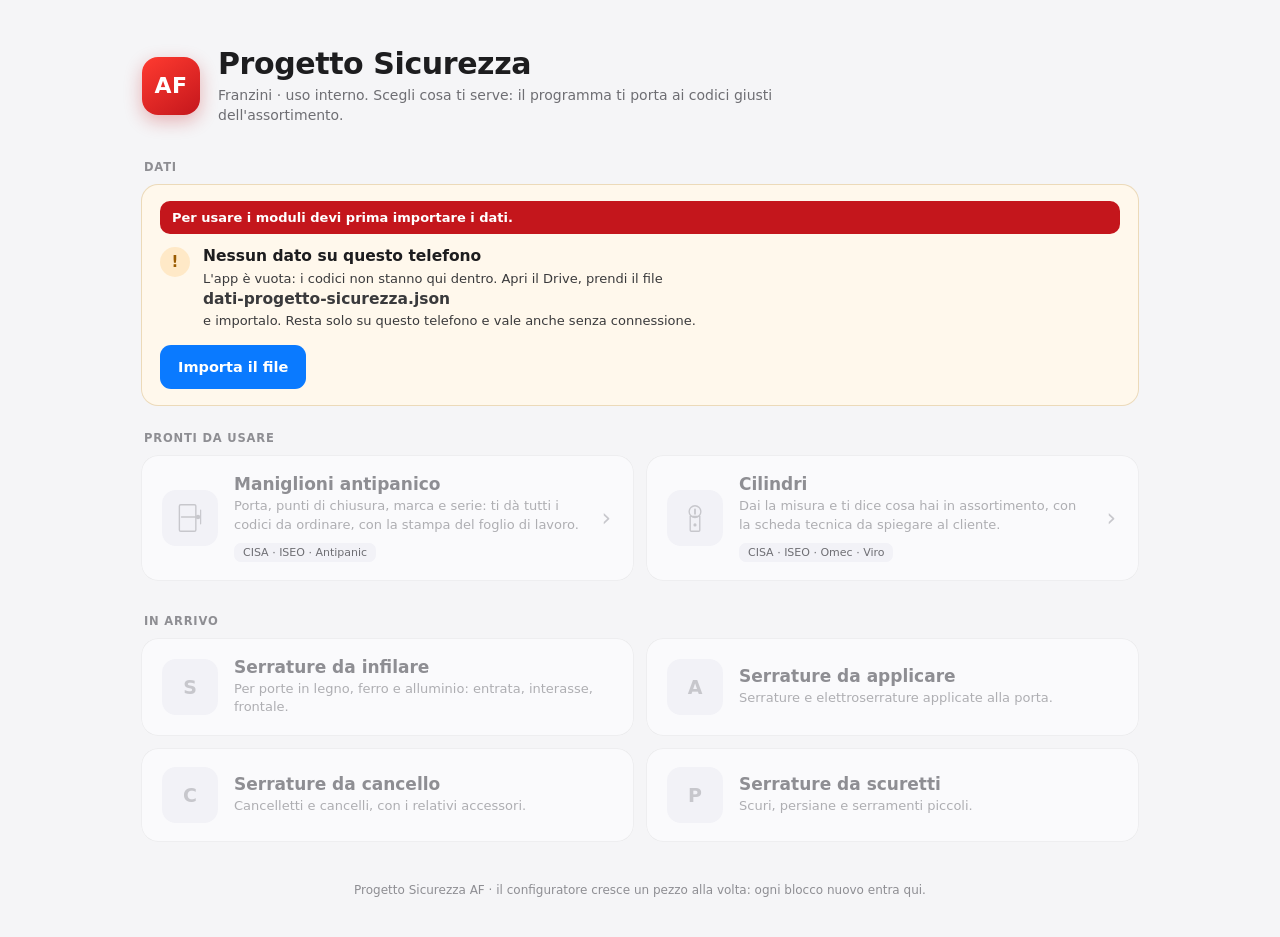
==== cilindri/index.html @ cfb84ebc "App telefono Progetto Sicurezza AF: solo il programma, senza dati aziendali Interfaccia per cellular" ====
<!doctype html>
<html lang="it">
<head>
<meta charset="utf-8">
<title>Cilindri · Progetto Sicurezza</title>
<link rel="stylesheet" href="style.css">
<link rel="stylesheet" href="cilindri.css">
<link rel="stylesheet" href="schede.css">
<style>.back{display:block;font-size:11.5px;color:#6e6e73;text-decoration:none;padding:2px 2px 8px;letter-spacing:.01em}.back:hover{color:#0a7aff}</style>
<meta name="viewport" content="width=device-width,initial-scale=1,viewport-fit=cover">
<meta name="theme-color" content="#c4161c">
<meta name="apple-mobile-web-app-capable" content="yes">
<meta name="mobile-web-app-capable" content="yes">
<meta name="apple-mobile-web-app-status-bar-style" content="default">
<meta name="apple-mobile-web-app-title" content="Sicurezza AF">
<meta name="format-detection" content="telephone=no">
<link rel="apple-touch-icon" href="../ico/apple-touch-icon.png">
<link rel="icon" href="../ico/icona-192.png">
<link rel="manifest" href="../manifest.json">
<link rel="stylesheet" href="../mobile.css">
</head>
<body>
<div class="app">
 <aside class="side">
  <a class="back" href="../index.html" title="Torna a Progetto Sicurezza">‹ Progetto Sicurezza</a>
  <div class="appname"><div class="logo">AF</div><div><b>Progetto Sicurezza</b><span>Cilindri · Franzini</span></div></div>
  <div class="sec">COSA CERCHI</div>
  <nav id="nav"></nav>
  <div class="brandcard" id="brandcard"></div>
 </aside>
 <main class="main">
  <div class="topbar">
   <div class="crumb" id="crumb"></div>
   <div class="searchwrap">
    <svg width="14" height="14" viewBox="0 0 24 24" fill="none" stroke="#8e8e93" stroke-width="2.4"><circle cx="11" cy="11" r="7"/><path d="M20 20l-4-4"/></svg>
    <input class="search" id="search" placeholder="Cerca codice o descrizione" autocomplete="off">
   </div>
  </div>
  <div class="body">
   <div class="hero">
    <svg class="door" id="draw" viewBox="0 0 400 520" preserveAspectRatio="xMidYMid meet"></svg>
    <div class="herocap" id="herocap"></div>
   </div>
   <div class="content"><div class="scroll" id="page"></div><div class="foot"><span id="passo" style="font-size:12px;color:#6e6e73"></span><div class="prog" style="visibility:hidden"><i></i></div><button class="btn s" id="back">‹ Indietro</button><button class="btn p" id="next">Continua ›</button></div></div>
  </div>
 </main>
 <aside class="insp">
  <h2>Cilindri scelti</h2><div class="c">Il <b>+</b> aggiunge, il cilindro apre la scheda</div>
  <div class="lines" id="lines"></div>
  <div class="bc" id="bcbox" hidden><small>Barcode</small><svg id="bcprev" width="100%" height="40"></svg><small id="bctext" style="font-family:Consolas,monospace"></small></div>
  <div class="inbtn"><button class="btn s" id="clear">Svuota</button><button class="btn p" id="copy">Copia codici</button></div>
 </aside>
</div>

<script src="../dati.js"></script>
<script src="code128.js"></script>
<script src="cilindri.js"></script>
<script src="schede.js"></script>
<script src="../mobile.js"></script>
<script>
if("serviceWorker" in navigator && location.protocol === "https:"){
  window.addEventListener("load", function(){
    navigator.serviceWorker.register("../sw.js", {scope:"../"}).catch(function(){});
  });
}
</script>
</body>
</html>
---- cilindri/style.css ----
*{box-sizing:border-box;margin:0;padding:0}
html,body{height:100%}
body{font-family:Inter,"Segoe UI Variable","Segoe UI",system-ui,sans-serif;color:#1d1d1f;background:#fbfbfd;overflow:hidden;font-size:14px}
button{font:inherit;color:inherit;border:none;background:none;cursor:pointer}
.app{display:flex;height:100vh}
.side{width:250px;flex:none;background:#ececf2;border-right:.5px solid rgba(0,0,0,.1);padding:18px 12px;display:flex;flex-direction:column;overflow:auto}
.appname{display:flex;align-items:center;gap:10px;padding:0 6px 20px}
.logo{width:40px;height:40px;border-radius:11px;background:linear-gradient(145deg,#ff5a4e,#c4161c);display:flex;align-items:center;justify-content:center;color:#fff;font-weight:800;font-size:15px;box-shadow:0 3px 8px rgba(196,22,28,.35),inset 0 1px 0 rgba(255,255,255,.35)}
.appname b{display:block;font-size:14px}.appname span{font-size:11px;color:#6e6e73}
.sec{font-size:11px;font-weight:600;color:#8e8e93;margin:8px 8px 6px;letter-spacing:.03em}
.step{width:100%;display:flex;align-items:center;gap:10px;padding:7px 8px;border-radius:8px;font-size:13.5px;margin-bottom:2px;text-align:left}
.step:hover{background:rgba(0,0,0,.05)}
.step .ic{width:24px;height:24px;border-radius:7px;display:flex;align-items:center;justify-content:center;color:#fff;font-size:12px;font-weight:700;flex:none}
.step{white-space:nowrap}.step .v{margin-left:auto;font-size:11.5px;color:#6e6e73;max-width:90px;overflow:hidden;text-overflow:ellipsis;white-space:nowrap}
.step.on{background:#0a7aff;color:#fff}.step.on .v{color:#d6e8ff}.step.on .ic{background:rgba(255,255,255,.25)!important}
.step.todo{color:#8e8e93;cursor:default}.step.todo:hover{background:none}.step.todo .ic{background:#d1d1d6!important}
.brandcard{margin-top:auto;background:#fff;border-radius:12px;padding:12px;box-shadow:0 1px 3px rgba(0,0,0,.08)}
.brandcard small{font-size:10.5px;color:#8e8e93}.brandcard b{display:block;font-size:20px;letter-spacing:.06em;margin:2px 0}
.brandcard p{font-size:11.5px;color:#6e6e73}
.main{flex:1;display:flex;flex-direction:column;min-width:0}
.topbar{height:56px;flex:none;display:flex;align-items:center;gap:14px;padding:0 22px;border-bottom:.5px solid rgba(0,0,0,.08);background:#fff}
.crumb{font-size:13px;color:#6e6e73;white-space:nowrap;overflow:hidden;text-overflow:ellipsis}.crumb b{color:#1d1d1f;font-weight:600}
.searchwrap{margin-left:auto;position:relative}
.search{width:260px;height:32px;border-radius:8px;background:#eeeef2;border:none;padding:0 10px 0 30px;font:inherit;font-size:12.5px;outline:none}
.search:focus{box-shadow:0 0 0 3px rgba(10,122,255,.3)}
.searchwrap svg{position:absolute;left:9px;top:9px}
.results{position:absolute;right:0;top:38px;width:420px;max-height:380px;overflow:auto;background:#fff;border-radius:12px;box-shadow:0 12px 32px rgba(0,0,0,.18),0 0 0 .5px rgba(0,0,0,.1);z-index:20;padding:6px}
.res{display:flex;gap:10px;padding:8px;border-radius:8px;font-size:12.5px;align-items:center}
.res:hover{background:#f2f2f7}.res b{font-family:Consolas,"DejaVu Sans Mono",monospace}
.body{flex:1;display:flex;gap:22px;padding:22px;min-height:0}
.hero{width:400px;flex:none;border-radius:18px;background:linear-gradient(180deg,#f4f5f8,#e4e6ec);position:relative;overflow:hidden;box-shadow:inset 0 0 0 .5px rgba(0,0,0,.06);display:flex;flex-direction:column}
.hero svg.door{flex:1;width:100%}
.heroseg{position:absolute;top:14px;left:14px;display:flex;background:rgba(255,255,255,.75);border-radius:9px;padding:3px;font-size:12px;box-shadow:0 1px 2px rgba(0,0,0,.06);z-index:2}
.heroseg button{padding:5px 12px;border-radius:7px;color:#3a3a3c}.heroseg .a{background:#fff;font-weight:600;box-shadow:0 1px 3px rgba(0,0,0,.12)}
.herocap{margin:0 14px 14px;background:#fff;border-radius:9px;padding:7px 10px;font-size:11.5px;color:#6e6e73;text-align:center;box-shadow:0 2px 8px rgba(0,0,0,.08)}
.content{flex:1;display:flex;flex-direction:column;min-width:0;min-height:0}
.scroll{flex:1;overflow:auto;padding:2px 4px 10px 2px}
h1{font-size:26px;font-weight:700;letter-spacing:-.01em}
.sub{font-size:13.5px;color:#6e6e73;margin:6px 0 18px}
.opts{display:flex;flex-direction:column;gap:12px}
.opts.grid{display:grid;grid-template-columns:repeat(auto-fill,minmax(230px,1fr))}
.opt{display:flex;gap:14px;align-items:center;background:#fff;border-radius:14px;padding:14px 16px;box-shadow:0 1px 3px rgba(0,0,0,.07),0 0 0 .5px rgba(0,0,0,.06);text-align:left;width:100%;transition:box-shadow .15s,transform .15s}
.opt:hover{box-shadow:0 4px 14px rgba(0,0,0,.1),0 0 0 .5px rgba(0,0,0,.08)}
.opt.sel{box-shadow:0 0 0 2.5px #0a7aff,0 8px 22px rgba(10,122,255,.18)}
.opt.dis{opacity:.45;cursor:not-allowed}
.opt .mini{width:64px;height:80px;border-radius:10px;background:#f2f3f6;display:flex;align-items:center;justify-content:center;flex:none}
.opt .txt{flex:1;min-width:0}
.opt b{font-size:15px;display:block}.opt p{font-size:12.5px;color:#6e6e73;margin-top:3px}
.pills{display:flex;gap:6px;margin-top:8px;flex-wrap:wrap}
.pill{font-size:11px;padding:3px 8px;border-radius:20px;background:#f2f2f7;color:#3a3a3c;white-space:nowrap}
.pill.g{background:#e3f6e8;color:#1d7a3a}.pill.b{background:#e5f0ff;color:#0756c4}.pill.o{background:#fff1dc;color:#9a5b00}.pill.r{background:#ffe5e3;color:#b3261e}
.radio{width:22px;height:22px;border-radius:50%;border:1.5px solid #c7c7cc;flex:none}
.sel .radio{border:6.5px solid #0a7aff}
.check{width:22px;height:22px;border-radius:7px;border:1.5px solid #c7c7cc;flex:none;display:flex;align-items:center;justify-content:center;color:#fff;font-size:13px;font-weight:800}
.sel .check{background:#0a7aff;border-color:#0a7aff}
.brandlogo{width:64px;height:64px;border-radius:14px;display:flex;align-items:center;justify-content:center;font-weight:800;font-size:15px;color:#fff;letter-spacing:.04em;flex:none}
.group{margin-bottom:22px}.group h3{font-size:13px;font-weight:600;color:#3a3a3c;margin-bottom:10px}
.swatch{width:26px;height:26px;border-radius:50%;box-shadow:inset 0 0 0 .5px rgba(0,0,0,.2);flex:none}
.field{display:flex;align-items:center;gap:12px;background:#fff;border-radius:14px;padding:16px;box-shadow:0 1px 3px rgba(0,0,0,.07),0 0 0 .5px rgba(0,0,0,.06)}
.field input[type=range]{flex:1;accent-color:#0a7aff}
.big{font-size:28px;font-weight:700;min-width:120px;text-align:right}
.txtin{height:38px;border-radius:9px;border:.5px solid rgba(0,0,0,.2);padding:0 12px;font:inherit;width:100%;outline:none;background:#fff}
.txtin:focus{box-shadow:0 0 0 3px rgba(10,122,255,.3);border-color:#0a7aff}
.warn{display:flex;gap:10px;align-items:flex-start;background:#fff6e5;color:#7a4b00;border-radius:12px;padding:12px 14px;font-size:12.5px;margin-top:14px}
.info{display:flex;gap:10px;align-items:flex-start;background:#eef5ff;color:#0b4a9e;border-radius:12px;padding:12px 14px;font-size:12.5px;margin-top:14px}
.foot{flex:none;display:flex;align-items:center;gap:12px;padding-top:12px;white-space:nowrap}
.prog{flex:1;height:6px;border-radius:3px;background:#e5e5ea;overflow:hidden}.prog i{display:block;height:100%;background:#0a7aff;border-radius:3px;transition:width .25s}
.btn{white-space:nowrap;height:36px;padding:0 18px;border-radius:9px;font-size:13.5px;font-weight:600;display:inline-flex;align-items:center;justify-content:center;gap:6px}
.btn.s{background:#fff;box-shadow:0 0 0 .5px rgba(0,0,0,.15),0 1px 2px rgba(0,0,0,.06)}
.btn.p{background:#0a7aff;color:#fff;box-shadow:0 4px 12px rgba(10,122,255,.35)}
.btn.p:hover{background:#0068e0}.btn.s:hover{background:#f6f6f8}
.insp{width:310px;flex:none;border-left:.5px solid rgba(0,0,0,.08);background:#f6f6f9;padding:20px 16px;display:flex;flex-direction:column;min-height:0}
.insp h2{font-size:15px;font-weight:700}.insp .c{font-size:11.5px;color:#6e6e73;margin:3px 0 12px}
.lines{flex:1;overflow:auto;padding:2px}
.ln{background:#fff;border-radius:12px;padding:10px 12px;margin-bottom:8px;box-shadow:0 1px 2px rgba(0,0,0,.06),0 0 0 .5px rgba(0,0,0,.05);display:flex;gap:10px;align-items:center}
.ln .q{min-width:30px;padding:0 5px;width:auto;height:30px;border-radius:8px;background:#f2f2f7;display:flex;align-items:center;justify-content:center;font-size:12px;font-weight:700;color:#3a3a3c;flex:none}
.ln .t{flex:1;min-width:0}
.ln b{font-family:Consolas,"DejaVu Sans Mono",monospace;font-size:12.5px;font-weight:700;display:block}
.ln span{font-size:11px;color:#6e6e73;display:block;white-space:nowrap;overflow:hidden;text-overflow:ellipsis}
.ln .alt{color:#0756c4}
.st{font-size:10.5px;display:flex;align-items:center;gap:4px;flex:none;white-space:nowrap}
.st::before{content:"";width:7px;height:7px;border-radius:50%;background:currentColor}
.st.g{color:#1d7a3a}.st.o{color:#b26b00}.st.r{color:#c4161c}.st.n{color:#8e8e93}
.anta{font-size:10.5px;font-weight:600;color:#8e8e93;margin:10px 2px 6px;letter-spacing:.03em}
.empty{font-size:12.5px;color:#8e8e93;text-align:center;padding:30px 10px}
.bc{background:#fff;border-radius:12px;padding:12px;box-shadow:0 0 0 .5px rgba(0,0,0,.06);margin-top:10px}
.bc small{font-size:11px;color:#6e6e73}
.inbtn{display:flex;gap:8px;margin-top:12px}.inbtn .btn{flex:1;padding:0}
.table{width:100%;border-collapse:separate;border-spacing:0;background:#fff;border-radius:14px;overflow:hidden;box-shadow:0 1px 3px rgba(0,0,0,.07),0 0 0 .5px rgba(0,0,0,.06);font-size:12.5px}
.table th{text-align:left;font-size:11px;color:#8e8e93;font-weight:600;padding:10px 12px;background:#fafafc;border-bottom:.5px solid rgba(0,0,0,.08)}
.table td{padding:10px 12px;border-bottom:.5px solid rgba(0,0,0,.06);vertical-align:top}
.table tr:last-child td{border-bottom:none}
.mono{font-family:Consolas,"DejaVu Sans Mono",monospace;font-weight:700}
.row2{display:grid;grid-template-columns:1fr 160px;gap:12px;margin-bottom:16px}
.toast{position:fixed;bottom:24px;left:50%;transform:translateX(-50%);background:#1d1d1f;color:#fff;padding:10px 18px;border-radius:12px;font-size:13px;box-shadow:0 10px 30px rgba(0,0,0,.3);z-index:50}
.numin{width:90px;font:inherit;font-size:inherit;font-weight:700;border:none;background:transparent;text-align:right;color:inherit}.numin:focus{outline:2px solid #0a84ff;border-radius:6px}

/* immagini codici */
.th{width:34px;height:34px;border-radius:7px;object-fit:contain;background:#fff;box-shadow:0 0 0 .5px rgba(0,0,0,.12);flex:none}
.th.big{width:44px;height:44px;float:left;margin-right:8px}
.fit{max-width:100%;max-height:100%;object-fit:contain;border-radius:8px}

/* gestione codici (parte nascosta) */
.gest{position:fixed;inset:0;background:rgba(20,20,24,.38);backdrop-filter:blur(6px);z-index:40;display:none;align-items:center;justify-content:center}
.gbox{width:min(1280px,96vw);height:92vh;background:#f5f5f7;border-radius:18px;box-shadow:0 30px 80px rgba(0,0,0,.35);display:flex;flex-direction:column;overflow:hidden}
.ghead{display:flex;gap:12px;align-items:center;padding:14px 18px;background:#fff;border-bottom:.5px solid rgba(0,0,0,.1)}
.ghead>div:first-child{flex:1;min-width:0}.ghead b{font-size:17px;display:block}.ghead span{font-size:11.5px;color:#8e8e93;display:block;white-space:nowrap;overflow:hidden;text-overflow:ellipsis}
.gsearch{width:300px;padding-left:12px!important}
.gbody{flex:1;display:grid;grid-template-columns:1fr 440px;min-height:0}
.glist{overflow:auto;padding:10px 14px}
.gform{overflow:auto;padding:18px 20px;background:#fff;border-left:.5px solid rgba(0,0,0,.1)}
.gform h2{font-size:18px;margin-bottom:8px}
.gsec{font-size:11px;font-weight:700;color:#8e8e93;letter-spacing:.04em;margin:12px 4px 6px}
.grow{display:flex;gap:10px;align-items:center;background:#fff;border-radius:10px;padding:8px 10px;margin-bottom:6px;cursor:pointer;box-shadow:0 0 0 .5px rgba(0,0,0,.06)}
.grow:hover{box-shadow:0 0 0 1px rgba(10,122,255,.35)}.grow.sel{box-shadow:0 0 0 2px #0a7aff}
.grow .gt{flex:1;min-width:0}.grow .gt b{font-family:Consolas,"DejaVu Sans Mono",monospace;font-size:12.5px;display:block}
.grow .gt span{font-size:11.5px;color:#3a3a3c;display:block;white-space:nowrap;overflow:hidden;text-overflow:ellipsis}.grow .gt .gsub{color:#8e8e93;font-size:11px}
.gno{display:flex;align-items:center;justify-content:center;color:#c7c7cc;font-size:12px;background:#f2f2f7}
.gsm{padding:5px 10px!important;font-size:12px!important}
.glab{display:block;font-size:12px;color:#6e6e73;margin:12px 0 5px}.glab small{color:#aeaeb2}
.gform .txtin{width:100%}
.g2{display:grid;grid-template-columns:1fr 1fr;gap:10px}
.gimg{height:170px;border-radius:12px;background:#f2f2f7;display:flex;align-items:center;justify-content:center;margin:10px 0 8px;overflow:hidden}
.gimg img{max-width:100%;max-height:100%;object-fit:contain}.gimg span{color:#aeaeb2;font-size:13px}
.gbtns{display:flex;gap:8px;align-items:center;flex-wrap:wrap}.gbtns label.btn{cursor:pointer}
.gnote{font-size:12px;color:#6e6e73;background:#f5f5f7;border-radius:10px;padding:9px 11px;margin-top:10px}
.gbox2{margin-top:18px;padding:12px;border-radius:12px;box-shadow:0 0 0 .5px rgba(0,0,0,.12)}.gbox2 b{font-size:13px}.gbox2 p{font-size:12px;color:#6e6e73;margin:4px 0 8px}
.gdanger{color:#c4161c!important}
.gempty{color:#8e8e93;font-size:13px;text-align:center;padding:40px 10px}
---- cilindri/cilindri.css ----
.hero{width:360px}
.nav{width:100%;display:flex;align-items:center;gap:10px;padding:7px 8px;border-radius:8px;font-size:13.5px;margin-bottom:2px;text-align:left;white-space:nowrap}
.nav:hover{background:rgba(0,0,0,.05)}.nav .ic{width:24px;height:24px;border-radius:7px;display:flex;align-items:center;justify-content:center;color:#fff;font-size:12px;font-weight:700;flex:none}
.nav .v{margin-left:auto;font-size:11.5px;color:#6e6e73}.nav.on{background:#0a7aff;color:#fff}.nav.on .v{color:#d6e8ff}.nav.on .ic{background:rgba(255,255,255,.25)!important}
.nav.todo{color:#aeaeb2;cursor:default}.nav.todo:hover{background:none}.nav.todo .ic{background:#d1d1d6!important}
.chips{display:flex;gap:8px;flex-wrap:wrap}
.chip{padding:8px 14px;border-radius:20px;background:#fff;font-size:13px;box-shadow:0 0 0 .5px rgba(0,0,0,.12),0 1px 2px rgba(0,0,0,.05)}
.chip:hover{box-shadow:0 0 0 1px rgba(10,122,255,.4)}.chip.a{background:#0a7aff;color:#fff;font-weight:600;box-shadow:0 3px 10px rgba(10,122,255,.3)}
.chip small{opacity:.65;margin-left:5px;font-size:11px}
.mis{display:grid;grid-template-columns:1fr 1fr;gap:12px}
.mbox{background:#fff;border-radius:14px;padding:12px 14px;box-shadow:0 1px 3px rgba(0,0,0,.07),0 0 0 .5px rgba(0,0,0,.06)}
.mbox label{font-size:12px;color:#6e6e73;display:flex;align-items:center;gap:6px}.mbox label i{width:10px;height:10px;border-radius:3px;display:inline-block}
.mbox .row{display:flex;align-items:baseline;gap:6px;margin:4px 0 8px}
.mbox input{width:90px;font:inherit;font-size:28px;font-weight:700;border:none;outline:none;background:#f2f2f7;border-radius:9px;padding:2px 10px;text-align:center}
.mbox input:focus{box-shadow:0 0 0 3px rgba(10,122,255,.3)}.mbox .row span{color:#8e8e93}
.quick{display:flex;gap:5px;flex-wrap:wrap}.quick button{padding:3px 8px;border-radius:7px;background:#f2f2f7;font-size:12px}.quick button:hover{background:#e5f0ff}.quick button.a{background:#0a7aff;color:#fff}
.rh{font-size:12px;font-weight:700;color:#6e6e73;letter-spacing:.03em;margin:20px 2px 8px;display:flex;align-items:center;gap:8px}
.cil{display:flex;gap:12px;align-items:center;background:#fff;border-radius:12px;padding:10px 14px;margin-bottom:8px;box-shadow:0 1px 3px rgba(0,0,0,.07),0 0 0 .5px rgba(0,0,0,.06);width:100%;text-align:left}
.cil:hover{box-shadow:0 4px 14px rgba(0,0,0,.1),0 0 0 1px rgba(10,122,255,.35)}.cil.in{box-shadow:0 0 0 2px #0a7aff}
.cil .sz{width:74px;flex:none;text-align:center;font-weight:800;font-size:17px;background:#f2f3f6;border-radius:9px;padding:8px 0;line-height:1.1}.cil .sz small{display:block;font-size:10px;font-weight:500;color:#8e8e93}
.cil .t{flex:1;min-width:0}.cil .t b{font-family:Consolas,"DejaVu Sans Mono",monospace;font-size:14px}.cil .t span{display:block;font-size:12px;color:#3a3a3c;white-space:nowrap;overflow:hidden;text-overflow:ellipsis}
.cil .t .f{color:#8e8e93;font-size:11px}
.empty2{color:#8e8e93;font-size:13px;padding:26px 8px;text-align:center;background:#fff;border-radius:12px;box-shadow:0 0 0 .5px rgba(0,0,0,.06)}
.tog{display:flex;align-items:center;gap:8px;font-size:12.5px;color:#3a3a3c;cursor:pointer;user-select:none}.tog input{accent-color:#0a7aff;width:15px;height:15px}
.info2{background:#eef5ff;color:#0756c4;border-radius:10px;padding:9px 12px;font-size:12.5px;margin-top:10px}

.cil .check{width:26px;height:26px;border-radius:50%;border:1.5px solid #c7c7cc;flex:none;display:flex;align-items:center;justify-content:center;color:#fff;font-weight:800}
.cil .check.on{background:#0a7aff;border-color:#0a7aff}
.mbox input{width:120px;font-size:40px}.quick button{padding:7px 12px;font-size:14px;border-radius:9px}
.cil .t b{font-size:16px}.cil .sz{width:88px;font-size:20px}
.rh.gh{background:#1d1d1f;color:#fff;border-radius:9px;padding:8px 12px;margin:22px 0 8px;font-size:12.5px}

/* --- righe cilindro: codice, livello, differenza --- */
.cil{cursor:pointer;align-items:flex-start;padding:12px 14px}
.cil .t .hd{display:flex;align-items:center;gap:8px;flex-wrap:wrap}
.cil .t .df{display:block;font-size:13px;color:#1d1d1f;margin-top:3px;line-height:1.35}
.cil .t .dsc{display:block;font-size:11.5px;color:#8e8e93;margin-top:2px;white-space:nowrap;overflow:hidden;text-overflow:ellipsis}
.cil .sz{margin-top:1px}
.addb{width:32px;height:32px;border-radius:50%;flex:none;border:1.5px solid #c7c7cc;background:#fff;color:#0a7aff;font-size:17px;font-weight:700;display:flex;align-items:center;justify-content:center;margin-top:2px}
.addb:hover{border-color:#0a7aff;background:#eef5ff}
.addb.on{background:#0a7aff;border-color:#0a7aff;color:#fff}
/* livello di sicurezza */
.lv{font-size:10.5px;font-weight:700;letter-spacing:.02em;padding:2px 8px;border-radius:6px;white-space:nowrap}
.lv.big{font-size:12px;padding:5px 12px;border-radius:8px;flex:none}
.lv1{background:#f2f2f7;color:#6e6e73}
.lv2{background:#e8f3ff;color:#0058d0}
.lv3{background:#e7f7ec;color:#1d7a3a}
.lv4{background:#fdeeea;color:#c4161c}
/* confronto rapido */
.cfr{background:#fff;border-radius:14px;padding:16px 18px;margin:14px 0 4px;box-shadow:0 1px 3px rgba(0,0,0,.07),0 0 0 .5px rgba(0,0,0,.06)}
.cfr h3{font-size:12px;font-weight:700;color:#8e8e93;letter-spacing:.05em;text-transform:uppercase;margin:0 0 10px}
.cfr-r{display:flex;gap:10px;align-items:flex-start;padding:7px 0;border-top:.5px solid rgba(0,0,0,.07)}
.cfr-r:first-of-type{border-top:none}
.cfr-r .lv{margin-top:2px;min-width:52px;text-align:center}
.cfr-r b{font-size:13.5px}.cfr-r div{font-size:13px;line-height:1.4}
.cfr-r span{display:block;font-size:12px;color:#6e6e73;margin-top:1px}
.cfr-f{font-size:11.5px;color:#8e8e93;margin:9px 0 0}
.rh.gh i{font-style:normal;opacity:.6;font-weight:500}
---- cilindri/schede.css ----
.cil .ibtn{width:28px;height:28px;border-radius:50%;flex:none;background:#eef2f7;color:#0a7aff;font-weight:800;font-size:14px;font-style:italic;font-family:Georgia,serif;display:flex;align-items:center;justify-content:center}
.cil .ibtn:hover{background:#0a7aff;color:#fff}
.sheet{position:fixed;inset:0;background:rgba(20,20,24,.4);backdrop-filter:blur(6px);z-index:60;display:none;align-items:center;justify-content:center;padding:24px}
.sh-box{width:min(760px,96vw);max-height:92vh;background:#fff;border-radius:18px;box-shadow:0 30px 80px rgba(0,0,0,.35);display:flex;flex-direction:column;overflow:hidden;position:relative}
.sh-x{position:absolute;top:12px;right:14px;font-size:24px;color:#8e8e93;line-height:1;padding:4px 8px;z-index:2}
.sh-x:hover{color:#1d1d1f}
.sh-c{overflow:auto;padding:24px 28px 10px}
.sh-h{display:flex;gap:16px;align-items:flex-start;padding-right:30px}
.sh-h h2{font-size:21px;font-family:Consolas,"DejaVu Sans Mono",monospace;margin:0}
.sh-h p{font-size:13px;color:#3a3a3c;margin:3px 0 0}
.sh-liv{flex:none;text-align:center;background:#f2f2f7;border-radius:11px;padding:7px 14px}
.sh-liv b{display:block;font-size:15px}.sh-liv span{font-size:10px;color:#8e8e93;text-transform:uppercase;letter-spacing:.04em}
.sh-tag{display:flex;flex-wrap:wrap;gap:5px;margin:12px 0 4px}
.sh-s{margin-top:18px}
.sh-s h3{font-size:11.5px;font-weight:700;color:#8e8e93;letter-spacing:.05em;text-transform:uppercase;margin:0 0 7px}
.sh-s p{font-size:14px;line-height:1.5;margin:0;color:#1d1d1f}
.sh-s ul{margin:0;padding-left:18px}
.sh-s li{font-size:13.5px;line-height:1.5;margin-bottom:4px;color:#1d1d1f}
.sh-g{display:grid;grid-template-columns:1fr 1fr;gap:18px}
.sh-f{margin:20px 0 6px;font-size:11.5px;color:#8e8e93;background:#f7f7f9;border-radius:10px;padding:10px 12px;line-height:1.45}
.sh-b{display:flex;gap:8px;justify-content:flex-end;padding:12px 28px;border-top:.5px solid rgba(0,0,0,.1);background:#fafafc}
@media(max-width:700px){.sh-g{grid-template-columns:1fr}}

/* scheda breve */
.sh-h{align-items:center}
.sh-big{font-size:17px;font-weight:650;line-height:1.35;margin:16px 0 4px}
.sh-sub{font-size:14px;color:#3a3a3c;line-height:1.5;margin:0}
.sh-k{margin:16px 0 0;padding:0;list-style:none;display:grid;gap:7px}
.sh-k li{font-size:13.5px;line-height:1.45;padding-left:20px;position:relative;color:#1d1d1f}
.sh-k li::before{content:"";position:absolute;left:4px;top:7px;width:6px;height:6px;border-radius:50%;background:#0a7aff}
.sh-note{font-size:12.5px;color:#6e6e73;background:#f5f5f7;border-radius:10px;padding:9px 12px;margin-top:14px;line-height:1.45}
.sh-note.att{background:#fff4e5;color:#9a5b00}
.sh-d{margin-top:18px;border-top:.5px solid rgba(0,0,0,.1);padding-top:6px}
.sh-d summary{font-size:13px;color:#0a7aff;cursor:pointer;padding:8px 0;list-style:none;font-weight:600}
.sh-d summary::-webkit-details-marker{display:none}
.sh-d summary::before{content:"▸ ";font-size:11px}
.sh-d[open] summary::before{content:"▾ "}
---- mobile.css ----
/* ===== Progetto Sicurezza AF — adattamento per telefono =====
   Si attiva solo sotto gli 860 px: su PC l'aspetto resta quello di prima. */

:root{ --sb: env(safe-area-inset-bottom, 0px); --st: env(safe-area-inset-top, 0px); }

/* il cassetto e il foglio vivono anche fuori dalla media query, nascosti */
.m-dim{position:fixed;inset:0;background:rgba(0,0,0,.38);z-index:65;opacity:0;pointer-events:none;transition:opacity .22s;display:none}
.m-sel{display:none}
.m-ic{display:none}
.m-x{display:none}

@media (max-width: 860px){

/* ---------- base ---------- */
html{-webkit-text-size-adjust:100%}
html,body{height:auto}
body{font-size:15px;overflow:hidden;-webkit-tap-highlight-color:transparent;overscroll-behavior:none}
.m-dim{display:block}
.m-dim.on{opacity:1;pointer-events:auto}

/* ---------- struttura a una colonna ---------- */
.app{display:block;height:auto}
.main{display:flex;flex-direction:column;height:100dvh;min-width:0}

/* ---------- cassetto dei passi (da sinistra) ---------- */
.side{position:fixed;z-index:70;top:0;bottom:0;left:0;width:86vw;max-width:320px;
  padding:calc(16px + var(--st)) 12px calc(16px + var(--sb));
  border-right:none;box-shadow:0 0 44px rgba(0,0,0,.28);
  transform:translateX(-103%);transition:transform .26s cubic-bezier(.3,.8,.3,1)}
.side.open{transform:none}
.side .back{font-size:14px;padding:4px 6px 12px}
.appname{padding-bottom:16px}
.step,.nav{padding:11px 10px;font-size:15px;margin-bottom:3px;border-radius:10px}
.step .ic,.nav .ic{width:27px;height:27px;font-size:13px}
.step .v,.nav .v{font-size:12.5px;max-width:110px}
.brandcard{margin-top:22px}

/* ---------- barra in alto ---------- */
.topbar{min-height:54px;height:auto;flex-wrap:wrap;gap:4px;
  padding:calc(7px + var(--st)) 6px 7px;position:relative;z-index:10}
.m-ic{width:42px;height:42px;border-radius:12px;flex:none;display:flex;align-items:center;
  justify-content:center;color:#1d1d1f;order:1}
.m-ic:active{background:#ececf2}
.m-ic svg{display:block}
.crumb{order:2;flex:1;min-width:0;font-size:15.5px;font-weight:600;color:#1d1d1f;
  white-space:nowrap;overflow:hidden;text-overflow:ellipsis}
.crumb b{font-weight:700}
.m-ic.m-lup{order:3}
.searchwrap{order:4;width:100%;margin:0;padding:0 4px 7px;display:none}
.topbar.sx .searchwrap{display:block}
.search{width:100%;height:42px;font-size:15px;padding:0 12px 0 34px;border-radius:10px}
.searchwrap svg{top:14px;left:12px}
.results{left:4px;right:4px;width:auto;top:46px;max-height:56dvh;border-radius:14px}
.res{padding:11px 10px;font-size:13.5px}

/* ---------- corpo ---------- */
.body{flex-direction:column;gap:9px;padding:9px 10px 0;min-height:0}
.hero{width:100%;flex:none;height:32dvh;min-height:140px;max-height:280px;border-radius:15px}
.body.m-nohero .hero{display:none}
.herocap{margin:0 9px 9px;font-size:11.5px;padding:6px 9px}
.heroseg{top:9px;left:9px;font-size:12.5px}
.heroseg button{padding:7px 13px}
.content{min-height:0}
.scroll{padding:2px 2px 6px;overflow-x:hidden}

/* ---------- piede: passo + indietro + continua ---------- */
.foot{display:grid;grid-template-columns:1fr auto auto;gap:7px;align-items:center;
  padding:8px 10px calc(9px + var(--sb));
  border-top:.5px solid rgba(0,0,0,.09);background:rgba(251,251,253,.97);
  -webkit-backdrop-filter:blur(10px);backdrop-filter:blur(10px)}
.foot .prog{display:none}
.foot>span{font-size:12px!important;white-space:nowrap;overflow:hidden;text-overflow:ellipsis}
.btn{height:46px;padding:0 17px;font-size:15px;border-radius:12px}
.btn.s,.btn.p{box-shadow:none}
.btn.p{background:#0a7aff;box-shadow:0 3px 10px rgba(10,122,255,.3)}

/* ---------- barretta "scelti", apre il foglio dal basso ---------- */
.m-sel{display:flex;align-items:center;gap:10px;flex:none;background:#fff;border-radius:12px;
  padding:10px 13px;margin:0 0 8px;font-size:14px;text-align:left;width:100%;
  box-shadow:0 1px 3px rgba(0,0,0,.08),0 0 0 .5px rgba(0,0,0,.06)}
.m-sel:active{background:#f6f6f8}
.m-sel .n{min-width:26px;height:26px;padding:0 8px;border-radius:13px;background:#0a7aff;color:#fff;
  display:flex;align-items:center;justify-content:center;font-size:13px;font-weight:700;flex:none}
.m-sel .n.z{background:#d1d1d6;color:#fff}
.m-sel .tx2{flex:1;min-width:0;white-space:nowrap;overflow:hidden;text-overflow:ellipsis}
.m-sel .go2{color:#0a7aff;font-weight:600;flex:none}

/* ---------- pannello laterale → foglio dal basso ---------- */
.insp{position:fixed;z-index:70;left:0;right:0;bottom:0;top:auto;width:auto;max-height:82dvh;
  border-left:none;border-radius:20px 20px 0 0;background:#f6f6f9;
  box-shadow:0 -12px 44px rgba(0,0,0,.26);
  padding:8px 14px calc(14px + var(--sb));
  transform:translateY(103%);transition:transform .28s cubic-bezier(.3,.8,.3,1)}
.insp.open{transform:none}
.insp::before{content:"";display:block;width:40px;height:4.5px;border-radius:3px;background:#c7c7cc;
  margin:2px auto 12px;flex:none}
.m-x{display:block;position:absolute;top:12px;right:12px;width:36px;height:36px;border-radius:18px;
  font-size:26px;line-height:1;color:#8e8e93;background:rgba(0,0,0,.05)}
.insp h2{font-size:17px}
.insp .c{font-size:12.5px;margin:3px 0 11px}
.lines{max-height:44dvh}
.ln{padding:12px;margin-bottom:9px}
.ln b{font-size:13.5px}
.ln span{font-size:12px}
.inbtn{gap:9px;margin-top:11px}
.inbtn .btn{flex:1;height:48px}

/* ---------- scheda del cilindro ---------- */
.sheet{padding:0;align-items:flex-end}
.sh-box{width:100%;max-height:93dvh;border-radius:20px 20px 0 0}
.sh-c{padding:20px 17px 8px}
.sh-x{top:10px;right:10px;font-size:28px;padding:6px 10px}
.sh-h{padding-right:40px;gap:12px}
.sh-h h2{font-size:18px}
.sh-big{font-size:16px;margin:14px 0 4px}
.sh-sub{font-size:13.5px}
.sh-g{grid-template-columns:1fr;gap:14px}
.sh-b{padding:11px 15px calc(12px + var(--sb));flex-direction:column-reverse;gap:9px}
.sh-b .btn{width:100%}

/* ---------- gestione codici (parte nascosta) ---------- */
.gest{padding:0}
.gbox{width:100vw;height:100dvh;border-radius:0}
.ghead{flex-wrap:wrap;padding:calc(11px + var(--st)) 13px 11px}
.gsearch{width:100%!important}
.gbody{grid-template-columns:1fr}
.gform{border-left:none;border-top:.5px solid rgba(0,0,0,.1);padding:16px 15px calc(20px + var(--sb))}
.g2{grid-template-columns:1fr}
.glist{padding:9px 11px}
.grow{padding:11px 10px}

/* ---------- contenuti ---------- */
h1{font-size:22px}
.sub{font-size:13.5px;margin:5px 0 14px}
.opts{gap:10px}
.opts.grid{grid-template-columns:1fr}
.opt{padding:13px 14px;gap:11px;border-radius:13px}
.opt .mini{width:56px;height:68px}
.opt b{font-size:15.5px}
.opt p{font-size:13px}
.radio,.check{width:24px;height:24px}
.sel .radio{border-width:7px}
.row2{grid-template-columns:1fr;gap:10px}
.field{padding:13px}
.big{font-size:24px;min-width:90px}
.chips{gap:7px}
.chip{padding:10px 15px;font-size:14px}
.group{margin-bottom:18px}
.table{font-size:11.5px}
.table th,.table td{padding:8px 8px}
.warn,.info,.info2{font-size:13px;padding:12px 13px}
.brandlogo{width:56px;height:56px;font-size:14px}

/* cilindri */
.mis{grid-template-columns:1fr;gap:9px}
.mis>*{min-width:0}
.mbox{min-width:0;padding:11px 12px 12px}
.mbox label{font-size:13px}
.mbox input{width:auto;flex:1;min-width:0;font-size:30px;padding:4px 8px}
.mbox .row{margin:6px 0 9px}
.mbox .row span{font-size:14px}
/* le misure rapide su una riga sola che scorre di lato */
.quick{gap:6px;flex-wrap:nowrap;overflow-x:auto;scrollbar-width:none;-webkit-overflow-scrolling:touch;
  padding:2px 0 4px;scroll-snap-type:x proximity}
.quick::-webkit-scrollbar{display:none}
.quick button{flex:0 0 auto;min-width:50px;padding:10px 12px;font-size:15px;scroll-snap-align:start}
.cil{padding:12px;gap:10px;border-radius:13px}
.cil .sz{width:66px;font-size:17px;padding:7px 0}
.cil .sz small{font-size:9.5px}
.cil .t b{font-size:15px}
.cil .t .df{font-size:13px}
.cil .t .dsc{white-space:normal;font-size:11.5px}
.addb{width:38px;height:38px;font-size:20px}
.cfr{padding:14px 15px}
.cfr-r{padding:9px 0}
.rh{font-size:12.5px;margin:18px 2px 8px}

/* la lente di ricerca dentro il cassetto non serve */
.side .searchwrap{display:none}
}

/* ---------- home ---------- */
@media (max-width: 860px){
  .home{padding:calc(22px + var(--st)) 16px calc(28px + var(--sb))}
  .home header{gap:13px;margin-bottom:24px}
  .home .logo{width:50px;height:50px;font-size:19px;border-radius:14px}
  .home .tit h1{font-size:24px}
  .home .tit p{font-size:13.5px}
  .home .grid{gap:11px;margin-bottom:26px}
  .home .mod{padding:15px 15px;gap:13px;border-radius:15px}
  .home .ic{width:50px;height:50px}
  .home .ic svg{width:30px;height:30px}
  .home .tx b{font-size:16.5px}
  .home .tx p{font-size:12.5px}
  .home .mod:active:not(.soon){background:#f6f6f8}
}

/* telefoni stretti */
@media (max-width: 400px){
  .foot>span{display:none}
  .foot{grid-template-columns:auto 1fr}
  .foot .btn.p{justify-self:end}
}
@media (max-width: 380px){
  .cil .sz{width:58px;font-size:15.5px}
  .mbox input{font-size:28px}
  .btn{padding:0 13px;font-size:14.5px}
  .crumb{font-size:14.5px}
}

/* ---------- stampa: solo il foglio di lavoro ---------- */
@media print{
  .side,.topbar,.foot,.hero,.m-dim,.m-sel,.m-x,.sheet,.gest,.inbtn,.searchwrap{display:none!important}
  html,body,.app,.main,.body,.content,.scroll,.insp,.lines{height:auto!important;max-height:none!important;
    overflow:visible!important;display:block!important;padding:0!important;margin:0!important;
    background:#fff!important;transform:none!important;position:static!important;
    box-shadow:none!important;border-radius:0!important}
  .insp{margin-top:14px!important;border-top:1px solid #999!important;padding-top:10px!important}
  .insp::before{display:none!important}
  .opt,.cil,.table,.field,.cfr,.ln{box-shadow:none!important;border:.5px solid #bbb!important;
    break-inside:avoid;page-break-inside:avoid}
  @page{margin:12mm}
}
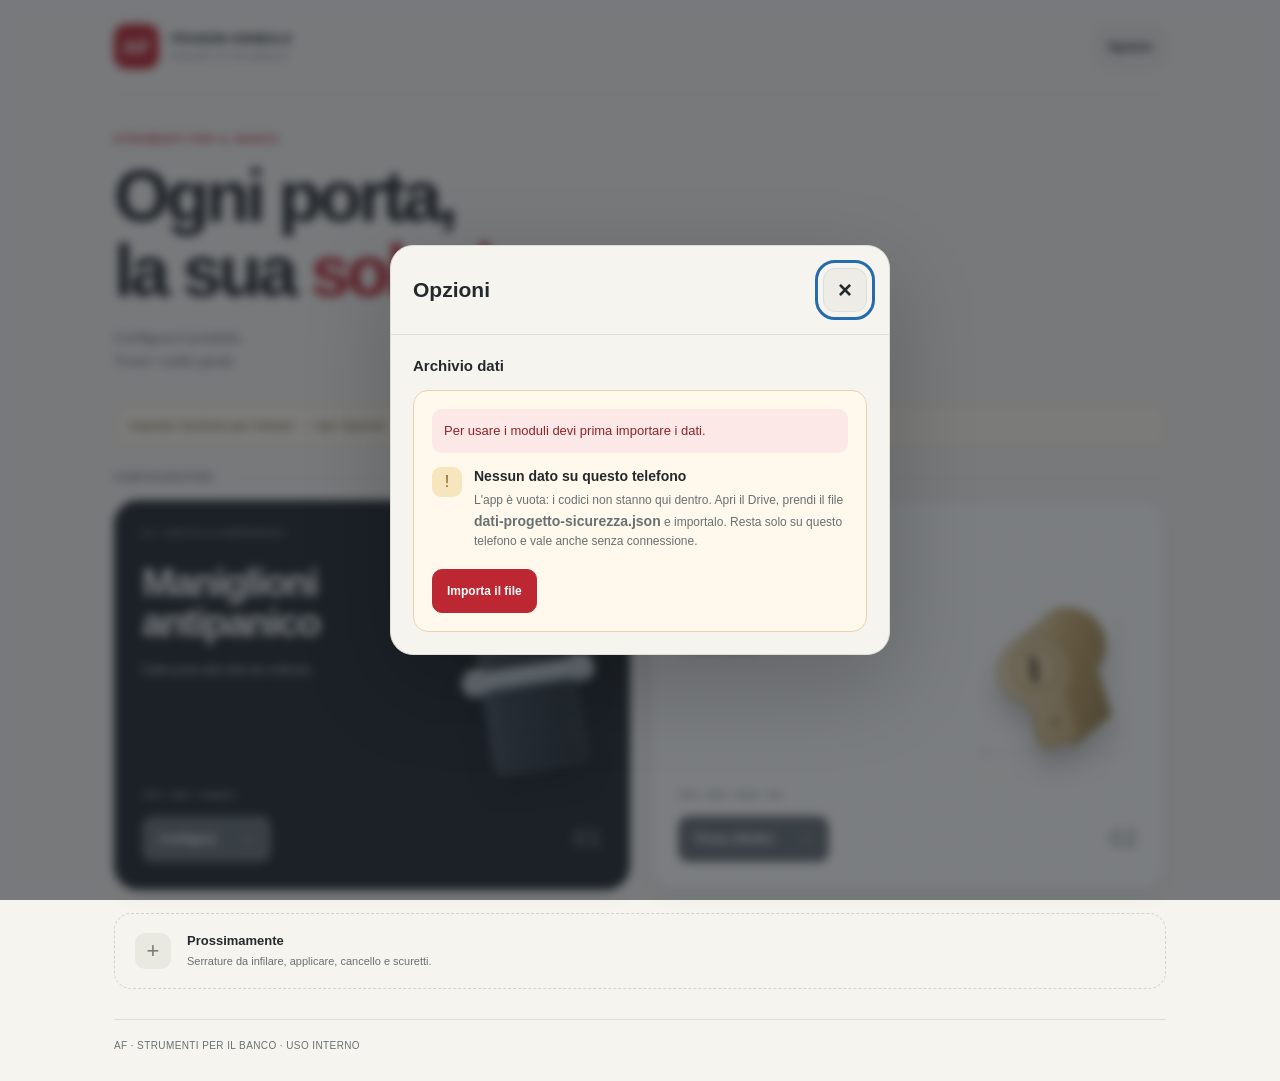
==== commit 1c7ea6dc: "Style cylinder configurator with coordinated AF theme" ====
--- a/cilindri/index.html
+++ b/cilindri/index.html
@@ -8,7 +8,7 @@
 <link rel="stylesheet" href="schede.css">
 <style>.back{display:block;font-size:11.5px;color:#6e6e73;text-decoration:none;padding:2px 2px 8px;letter-spacing:.01em}.back:hover{color:#0a7aff}</style>
 <meta name="viewport" content="width=device-width,initial-scale=1,viewport-fit=cover">
-<meta name="theme-color" content="#c4161c">
+<meta name="theme-color" content="#f6f4ef">
 <meta name="apple-mobile-web-app-capable" content="yes">
 <meta name="mobile-web-app-capable" content="yes">
 <meta name="apple-mobile-web-app-status-bar-style" content="default">
@@ -18,6 +18,7 @@
 <link rel="icon" href="../ico/icona-192.png">
 <link rel="manifest" href="../manifest.json">
 <link rel="stylesheet" href="../mobile.css">
+<link rel="stylesheet" href="./af-theme.css">
 </head>
 <body>
 <div class="app">
@@ -33,7 +34,7 @@
    <div class="crumb" id="crumb"></div>
    <div class="searchwrap">
     <svg width="14" height="14" viewBox="0 0 24 24" fill="none" stroke="#8e8e93" stroke-width="2.4"><circle cx="11" cy="11" r="7"/><path d="M20 20l-4-4"/></svg>
-    <input class="search" id="search" placeholder="Cerca codice o descrizione" autocomplete="off">
+    <input class="search" id="search" placeholder="Cerca codice o descrizione" autocomplete="off" aria-label="Cerca codice o descrizione">
    </div>
   </div>
   <div class="body">
--- a/cilindri/af-theme.css
+++ b/cilindri/af-theme.css
@@ -0,0 +1,12 @@
+/* Shared AF screen theme, followed by cylinder-specific controls. */
+@import url('../maniglioni/af-theme.css');
+@media screen{
+.nav{min-height:44px;padding:10px;border-radius:11px;margin-bottom:5px;font-size:13px}.nav:hover{background:#ffffff0c}.nav .v{color:#c1c9cc}.nav.on{background:var(--af-red);color:white;box-shadow:0 5px 16px #0002}.nav.on .v{color:#ffe2e3}.nav.todo{color:#a8b2b7}.nav.todo .ic{background:#475158!important;color:#d7dddf}
+.chips{gap:9px}.chip{min-height:42px;padding:10px 15px;background:#fffefa;color:var(--af-ink);border:1px solid var(--af-line);border-radius:11px;box-shadow:none;transition:background .18s,border-color .18s}.chip:hover{border-color:#b88f8e;box-shadow:none}.chip.a{background:var(--af-red);border-color:var(--af-red);color:white;box-shadow:0 4px 12px #bd273118}.chip small{opacity:.85}
+.mis{gap:14px}.mbox{min-width:0;background:#fffefa;border:1px solid var(--af-line);border-radius:18px;padding:17px;box-shadow:0 3px 10px #24292d04}.mbox label{color:#5d6764;font-size:12px;font-weight:650}.mbox .row{margin:12px 0;gap:9px;align-items:center}.mbox input{width:120px;min-width:0;max-width:100%;background:#eeeee6;border:1px solid #d9ddd2;border-radius:12px;color:var(--af-ink);font-size:38px;letter-spacing:-.04em;padding:7px 10px;font-variant-numeric:tabular-nums}.mbox input:focus{border-color:var(--af-red);box-shadow:0 0 0 3px #bd27311c}.mbox .row span{color:#606b66}.quick{gap:7px}.quick button{min-height:40px;min-width:42px;padding:8px 11px;border:1px solid #dedfd5;border-radius:9px;background:#f2f1eb;color:#4f5a54;font-size:13px}.quick button:hover{background:#f7e6e2}.quick button.a{background:var(--af-red);border-color:var(--af-red);color:white}
+.rh{color:#59665e;font-size:11px;letter-spacing:.06em;margin:23px 2px 10px}.rh.gh{background:#242a2e;color:#fffefa;border-radius:11px;padding:12px 14px;font-size:12px}.rh.gh i{opacity:.85}.cil{padding:15px;margin-bottom:10px;gap:13px;border:1px solid var(--af-line);border-radius:16px;background:#fffefa;box-shadow:0 3px 10px #24292d04;transition:box-shadow .18s,border-color .18s}.cil:hover{border-color:#b8beb3;box-shadow:0 7px 18px #24292d0b}.cil.in{background:#fff9f5;border-color:var(--af-red);box-shadow:0 0 0 1px var(--af-red)}.cil .sz{width:82px;min-height:48px;background:#eeeee6;color:var(--af-ink);border:1px solid #e0e2d8;border-radius:11px;padding:9px 4px;font-size:20px;font-variant-numeric:tabular-nums}.cil .sz small{color:#606b66;font-size:10px;margin-top:4px}.cil .t b{color:var(--af-ink);font-size:15px;overflow-wrap:anywhere}.cil .t .df{color:#414e47;font-size:13px;white-space:normal;line-height:1.5}.cil .t .dsc{color:#69736d;line-height:1.5}.cil .t .f{color:#69736d}.addb{width:42px;height:42px;border:1px solid #c7cec1;border-radius:12px;background:#f4f2eb;color:#a0252e;font-size:23px}.addb:hover{background:#f7e5e4;border-color:var(--af-red)}.addb.on{background:var(--af-red);border-color:var(--af-red);color:white}.cil .check.on{background:var(--af-red);border-color:var(--af-red)}.cil .ibtn{width:36px;height:36px;background:#eee9df;color:#68573a}.cil .ibtn:hover{background:#242a2e;color:white}.tog{color:#4e5b53;line-height:1.5}.tog input{accent-color:var(--af-red);width:19px;height:19px}.info2{background:#eeefe9;color:#465851;border:1px solid #d8ded4;border-radius:12px;padding:12px 14px;line-height:1.6}.empty2{background:#fffefa;border:1px dashed #cdd3c5;border-radius:16px;color:#606b66;box-shadow:none;line-height:1.6}
+.cfr{background:#fffefa;border:1px solid var(--af-line);border-radius:17px;box-shadow:none;padding:18px}.cfr h3{color:#606b66;font-size:10px;letter-spacing:.1em}.cfr-r{padding:12px 0;border-color:#e1e4d9}.cfr-r span,.cfr-f{color:#657166;line-height:1.5}.lv1{background:#e9ece5;color:#5a655e}.lv2{background:#e4edf8;color:#245990}.lv3{background:#e4f0e5;color:#2a6639}.lv4{background:#f8e4df;color:#9e282c}
+.sh-box{background:#fffefa;border:1px solid var(--af-line);border-radius:23px}.sh-c{padding:27px 26px 16px}.sh-h h2{color:var(--af-ink);letter-spacing:-.025em;overflow-wrap:anywhere}.sh-h p{color:#59665e;line-height:1.5}.sh-liv{background:#eeeee6;border:1px solid #dedfd5;border-radius:12px}.sh-liv span{color:#606b66}.sh-big{font-size:20px;letter-spacing:-.025em}.sh-sub{color:#59665e;line-height:1.65}.sh-s h3{color:#606b66;font-size:10px;letter-spacing:.1em}.sh-s p,.sh-s li,.sh-k li{color:var(--af-ink);line-height:1.65}.sh-k li:before{background:var(--af-red)}.sh-f,.sh-note{background:#eeeee6;color:#59665e;border:1px solid #e0e2d8;line-height:1.6;border-radius:12px}.sh-note.att{background:#fff4e5;color:#86510d;border-color:#e9d7b2}.sh-d{border-color:var(--af-line)}.sh-d summary{color:#9e282c;min-height:44px;display:flex;align-items:center;gap:5px}.sh-b{background:#f3f1e9;border-top:1px solid var(--af-line);padding:15px 24px}.sh-x{display:grid;place-items:center;width:40px;height:40px;border:1px solid #dedfd5;border-radius:12px;background:#f3f1e9;color:#59665e;padding:0}.sh-x:hover{background:#e9e7dd}
+@media(max-width:860px){.nav{min-height:46px}.mis{grid-template-columns:1fr;gap:12px}.mbox{padding:16px}.mbox input{width:auto;flex:1;font-size:34px;max-width:180px}.quick{padding-bottom:4px}.quick button{min-height:42px;min-width:48px;flex-shrink:0}.cil{gap:10px;padding:13px 11px}.cil .sz{width:66px;font-size:18px}.cil .t b{font-size:14px}.cil .t .dsc{white-space:normal;font-size:11px}.addb{width:40px;height:40px}.cfr{padding:16px}.sh-box{border-radius:23px 23px 0 0;width:100%;max-height:93dvh}.sh-c{padding:22px 18px 12px}.sh-h{padding-right:42px;flex-wrap:wrap;gap:10px}.sh-h h2{font-size:18px}.sh-big{font-size:18px}.sh-b{padding:12px 16px calc(14px + env(safe-area-inset-bottom,0px));gap:10px}.sh-b .btn{min-height:46px}.sh-x{top:10px;right:10px}.cfr-r .lv{min-width:46px}.cfr-r div{min-width:0}}
+@media(prefers-reduced-motion:reduce){.cil,.chip{transition:none}}
+}
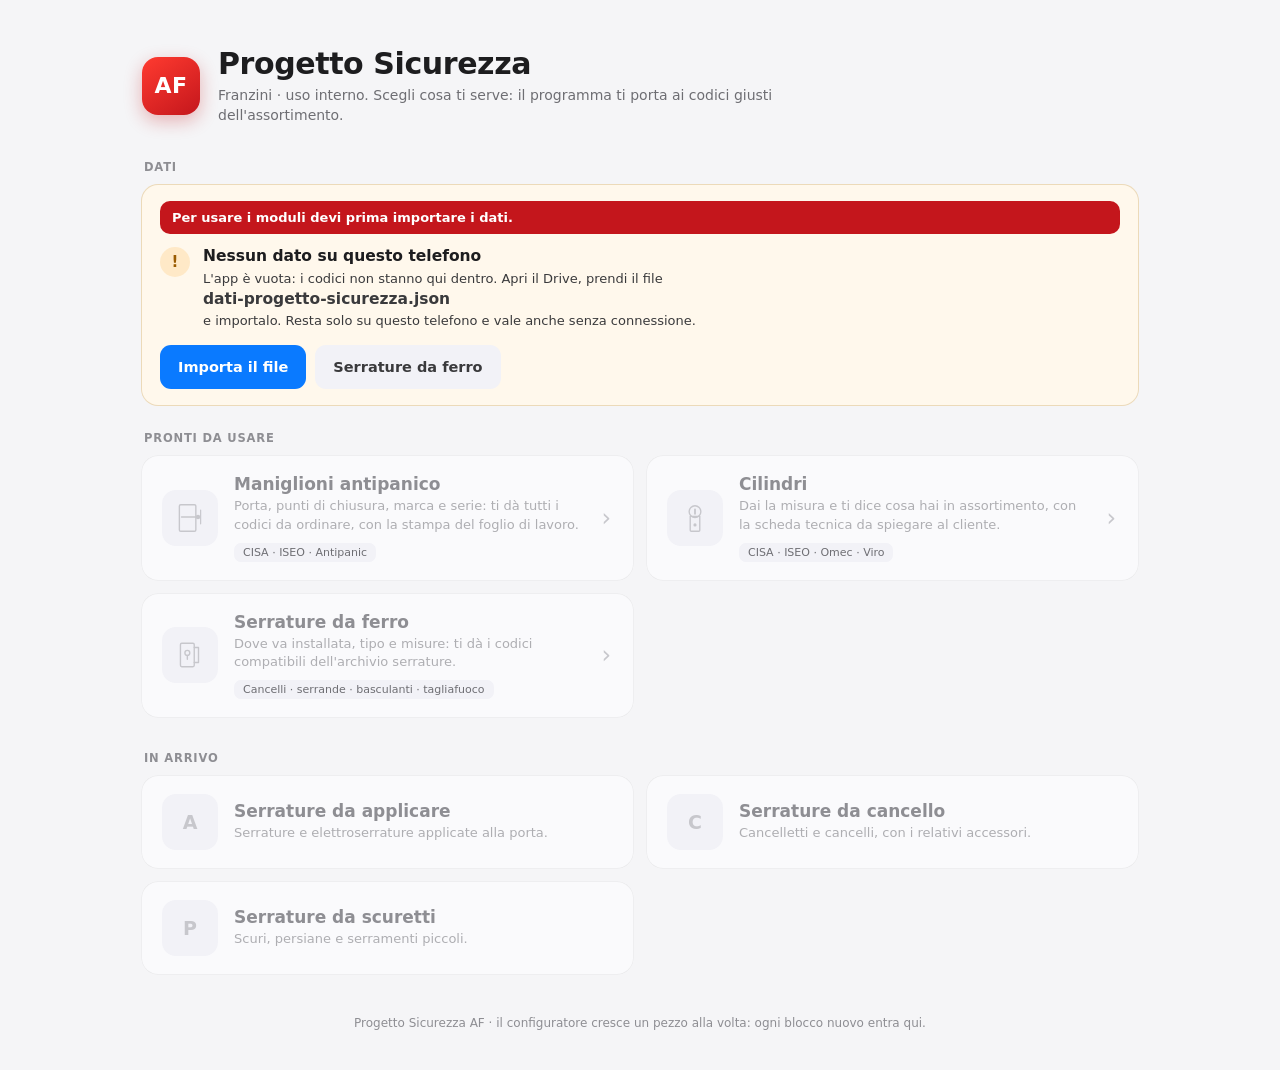
==== commit 53fe35b3: "Rimessa la grafica precedente e serrature da ferro rifatte con la forma dei maniglioni - home, cilin" ====
--- a/cilindri/index.html
+++ b/cilindri/index.html
@@ -8,7 +8,7 @@
 <link rel="stylesheet" href="schede.css">
 <style>.back{display:block;font-size:11.5px;color:#6e6e73;text-decoration:none;padding:2px 2px 8px;letter-spacing:.01em}.back:hover{color:#0a7aff}</style>
 <meta name="viewport" content="width=device-width,initial-scale=1,viewport-fit=cover">
-<meta name="theme-color" content="#f6f4ef">
+<meta name="theme-color" content="#c4161c">
 <meta name="apple-mobile-web-app-capable" content="yes">
 <meta name="mobile-web-app-capable" content="yes">
 <meta name="apple-mobile-web-app-status-bar-style" content="default">
@@ -18,7 +18,6 @@
 <link rel="icon" href="../ico/icona-192.png">
 <link rel="manifest" href="../manifest.json">
 <link rel="stylesheet" href="../mobile.css">
-<link rel="stylesheet" href="./af-theme.css">
 </head>
 <body>
 <div class="app">
@@ -34,7 +33,7 @@
    <div class="crumb" id="crumb"></div>
    <div class="searchwrap">
     <svg width="14" height="14" viewBox="0 0 24 24" fill="none" stroke="#8e8e93" stroke-width="2.4"><circle cx="11" cy="11" r="7"/><path d="M20 20l-4-4"/></svg>
-    <input class="search" id="search" placeholder="Cerca codice o descrizione" autocomplete="off" aria-label="Cerca codice o descrizione">
+    <input class="search" id="search" placeholder="Cerca codice o descrizione" autocomplete="off">
    </div>
   </div>
   <div class="body">
